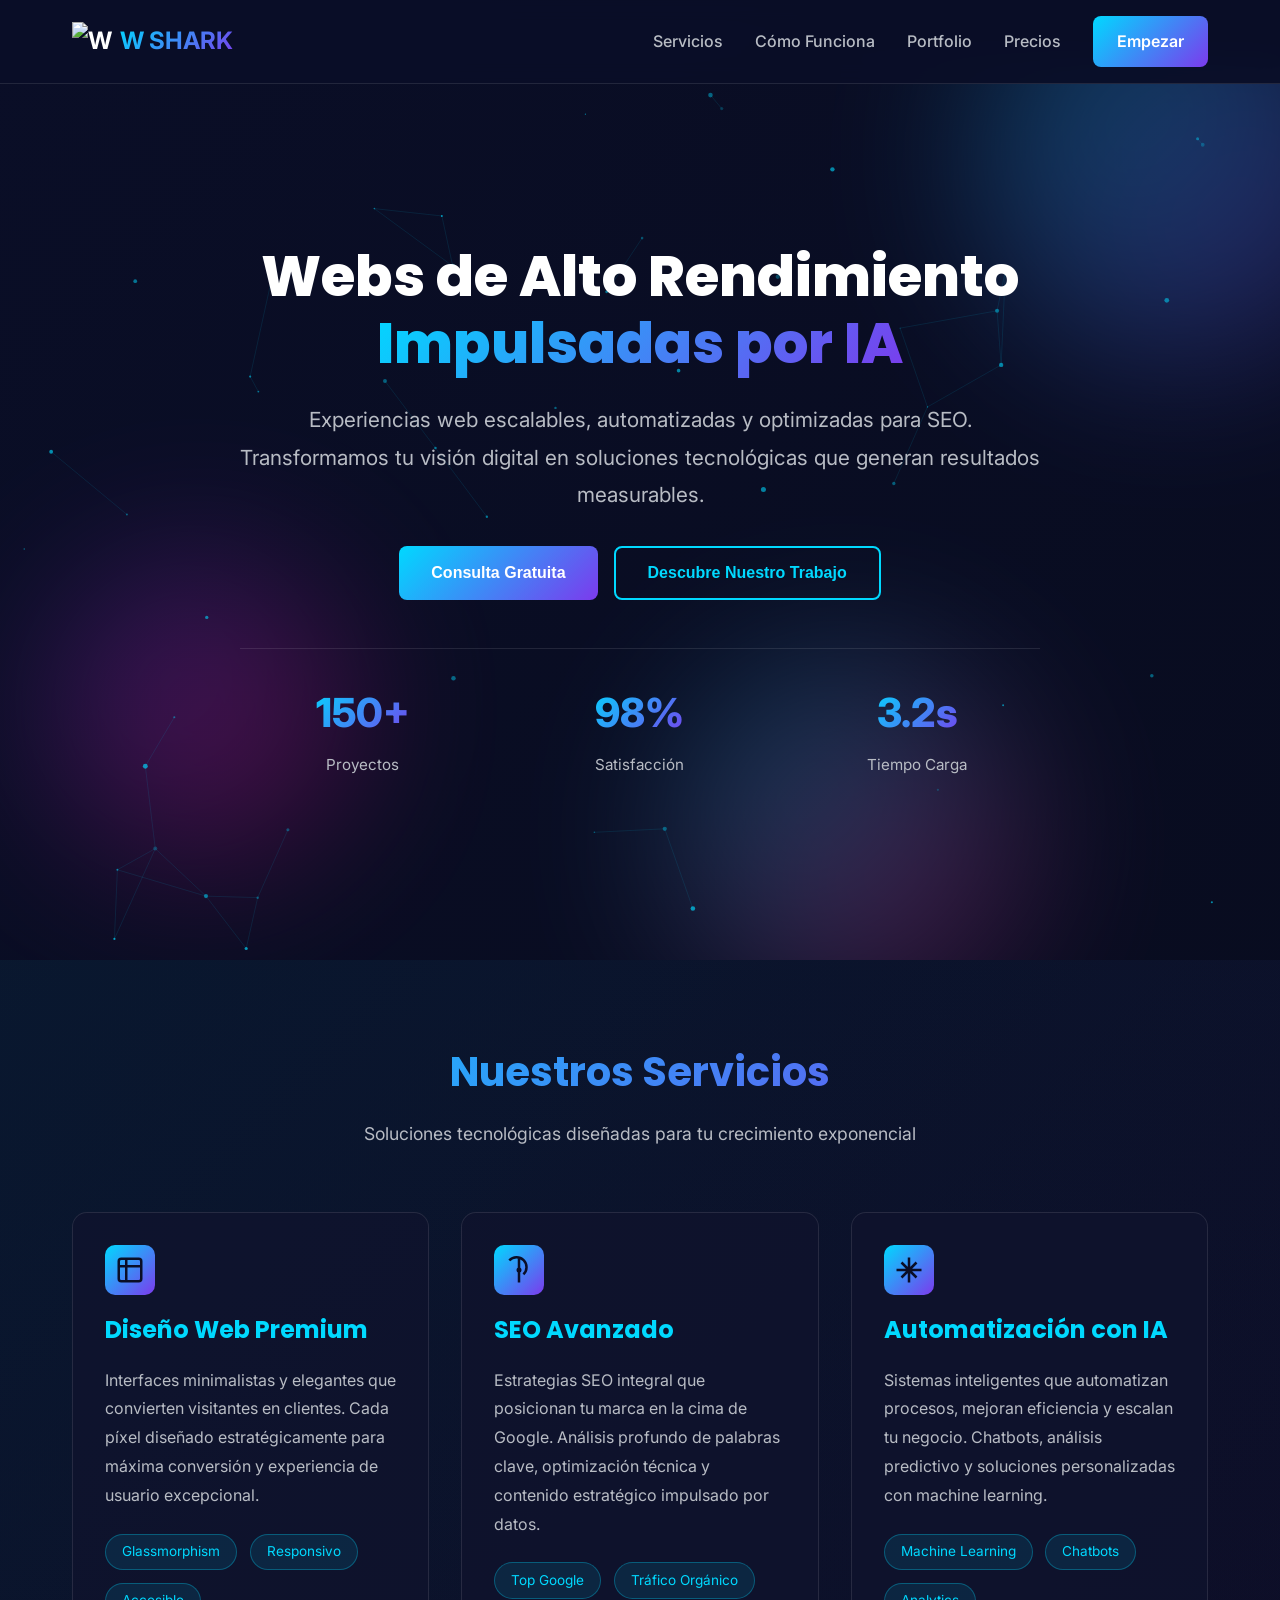
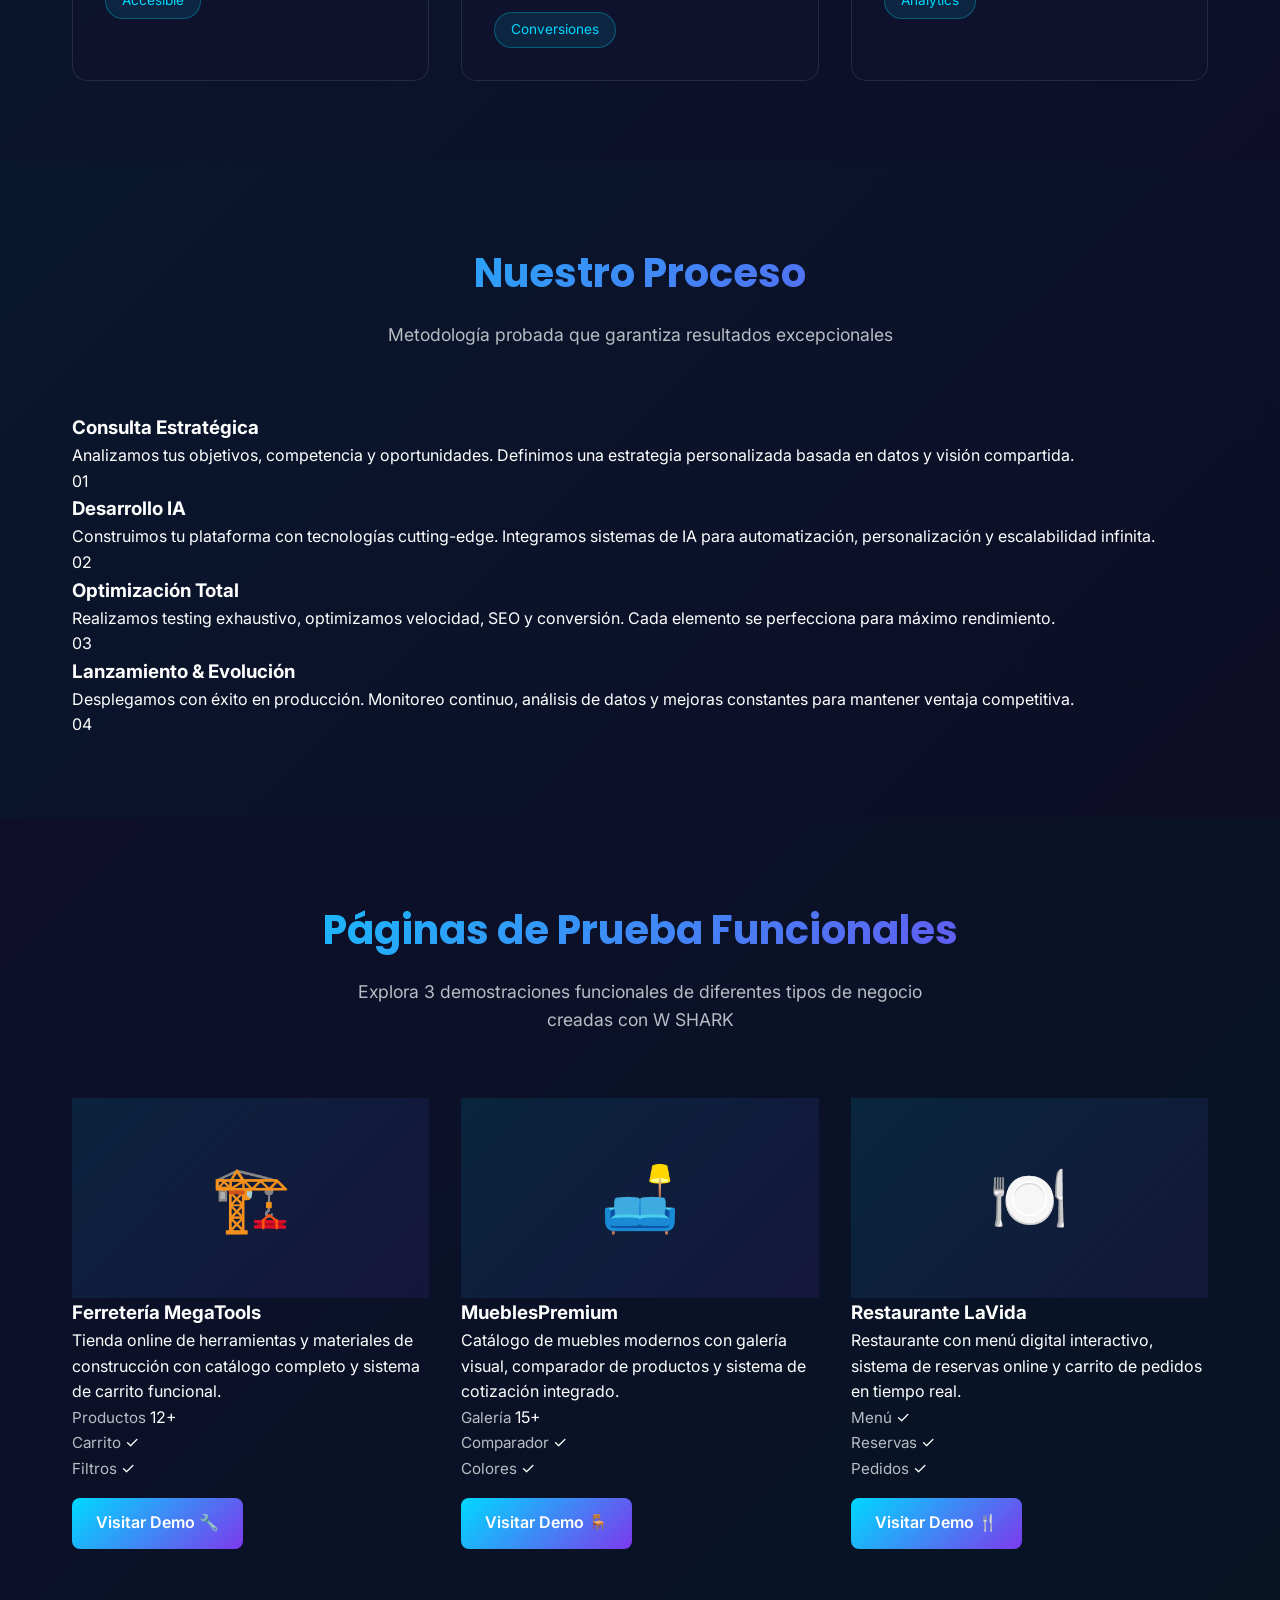
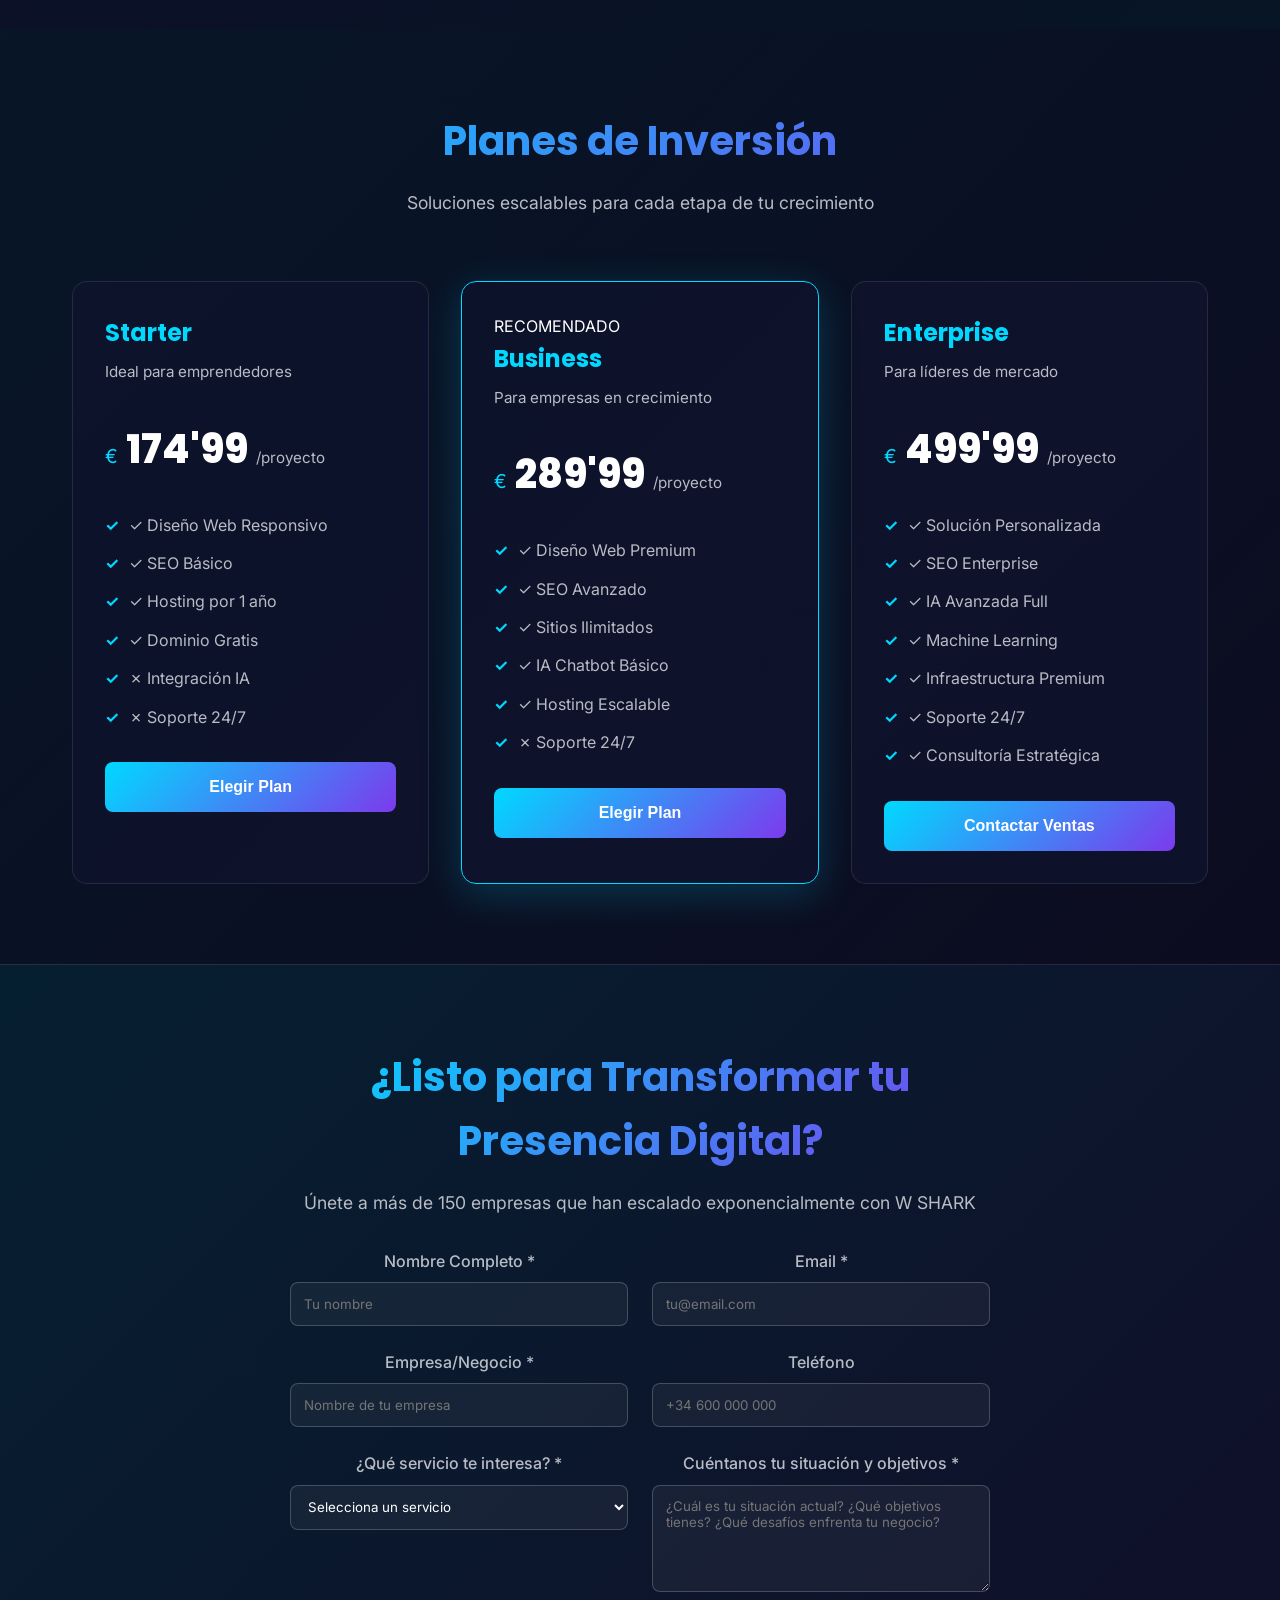
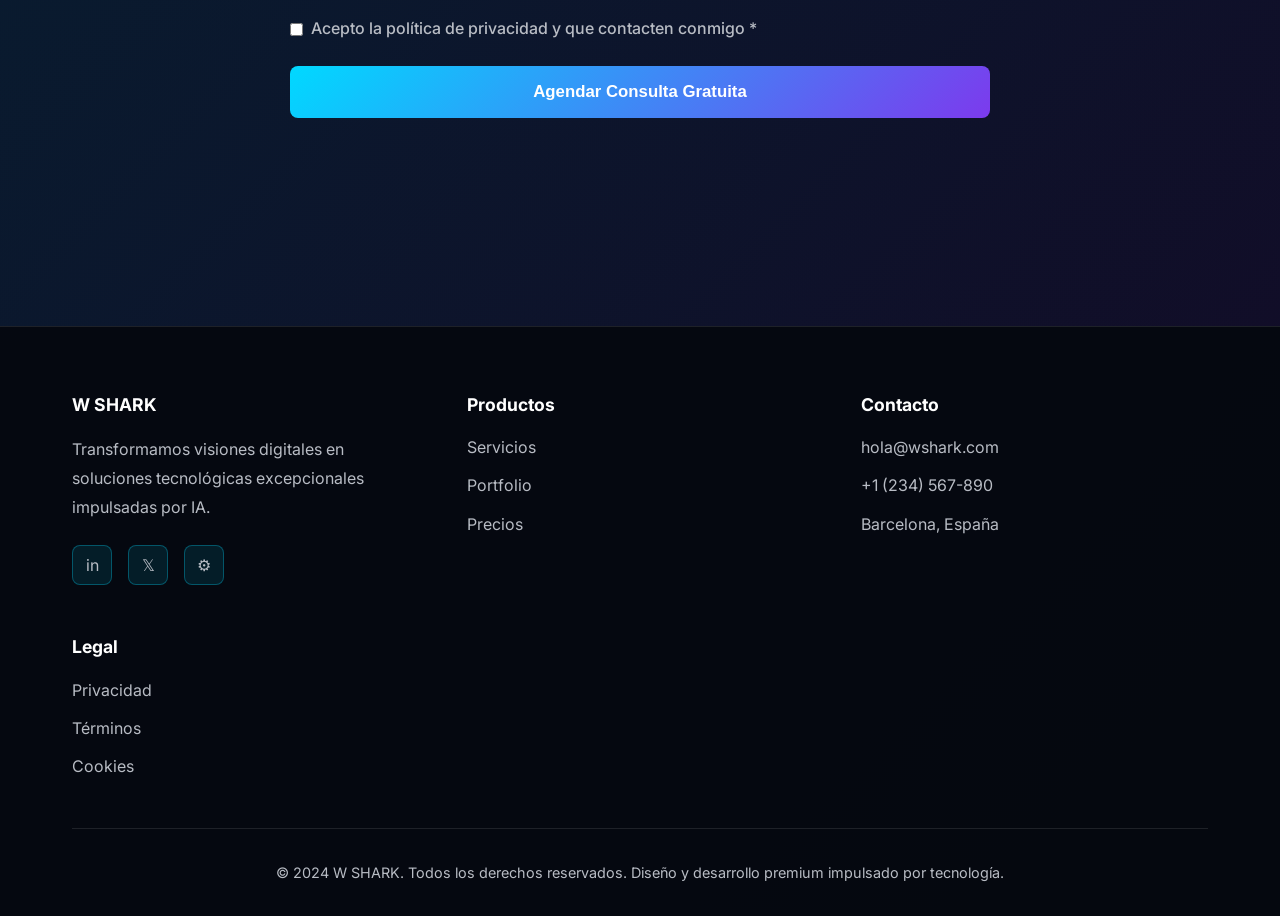
==== index.html @ ad08f823 "Add files via upload" ====
<!DOCTYPE html>

<!-- Apertura del documento HTML con idioma español definido -->
<html lang="es">

<!-- ============================
     HEAD - Metadatos y recursos
     ============================ -->
<head>

    <!-- Codificación UTF-8 y viewport responsive para adaptarse a cualquier dispositivo -->
    <meta charset="UTF-8">
    <meta name="viewport" content="width=device-width, initial-scale=1.0">

    <!-- Meta descripción para SEO: texto que aparece en los resultados de búsqueda de Google -->
    <meta name="description" content="W SHARK - Webs de Alto Rendimiento Impulsadas por IA. Experiencias web escalables, automatizadas y optimizadas para SEO.">

    <!-- Título de la pestaña del navegador -->
    <title>W SHARK - Webs de Alto Rendimiento Impulsadas por IA</title>

    <!-- Carga de fuentes tipográficas desde Google Fonts: Inter y Poppins con múltiples pesos -->
    <link href="https://fonts.googleapis.com/css2?family=Inter:wght@300;400;500;600;700;800&family=Poppins:wght@400;600;700;800&display=swap" rel="stylesheet">

    <!-- Hoja de estilos principal del proyecto -->
    <link rel="stylesheet" href="style.css">

</head>

<!-- ============================
     BODY - Contenido visible
     ============================ -->
<body>

    <!-- ============================
         NAVBAR - Barra de navegación
         ============================ -->

    <!-- Barra de navegación fija con id para manipulación desde JavaScript -->
    <nav class="navbar" id="navbar">

        <div class="navbar-container">

            <!-- Logo: imagen + texto del nombre de la marca -->
            <div class="logo">
                <img src="assets/logo.png" alt="W SHARK" class="logo-img">
                <span class="logo-text">W SHARK</span>
            </div>

            <!-- Botón hamburguesa (tres líneas) que aparece en móvil para abrir/cerrar el menú -->
            <div class="menu-toggle" id="menuToggle">
                <span></span>
                <span></span>
                <span></span>
            </div>

            <!-- Menú de navegación con enlaces ancla a cada sección de la página y botón CTA "Empezar" -->
            <ul class="nav-menu" id="navMenu">
                <li><a href="#servicios" class="nav-link">Servicios</a></li>
                <li><a href="#metodologia" class="nav-link">Cómo Funciona</a></li>
                <li><a href="#portfolio" class="nav-link">Portfolio</a></li>
                <li><a href="#precios" class="nav-link">Precios</a></li>
                <li><a href="#contacto" class="btn-cta nav-cta">Empezar</a></li>
            </ul>

        </div>

    </nav>


    <!-- ============================
         HERO SECTION - Portada principal
         ============================ -->

    <section class="hero" id="hero">

        <!-- Fondo decorativo con tres esferas de gradiente animadas -->
        <div class="hero-background">
            <div class="gradient-sphere gradient-1"></div>
            <div class="gradient-sphere gradient-2"></div>
            <div class="gradient-sphere gradient-3"></div>
        </div>

        <!-- Canvas para la animación de partículas, controlada desde script.js -->
        <canvas id="particleCanvas"></canvas>

        <!-- Contenido principal del hero: título, subtítulo, botones de acción y estadísticas -->
        <div class="hero-content">

            <!-- Título principal con animación de entrada y texto destacado en color -->
            <h1 class="hero-title reveal-text">
                Webs de Alto Rendimiento <br>
                <span class="highlight">Impulsadas por IA</span>
            </h1>

            <!-- Subtítulo descriptivo del servicio con animación fade -->
            <p class="hero-subtitle reveal-fade">
                Experiencias web escalables, automatizadas y optimizadas para SEO. 
                Transformamos tu visión digital en soluciones tecnológicas que generan resultados measurables.
            </p>

            <!-- Botones de llamada a la acción: consulta gratuita y ver portfolio -->
            <div class="hero-buttons reveal-fade">
                <button class="btn-cta btn-primary">Consulta Gratuita</button>
                <button class="btn-secondary">Descubre Nuestro Trabajo</button>
            </div>

            <!-- Estadísticas destacadas: proyectos completados, satisfacción de clientes y tiempo de carga -->
            <div class="hero-stats reveal-fade">
                <div class="stat">
                    <span class="stat-number">150+</span>
                    <span class="stat-label">Proyectos</span>
                </div>
                <div class="stat">
                    <span class="stat-number">98%</span>
                    <span class="stat-label">Satisfacción</span>
                </div>
                <div class="stat">
                    <span class="stat-number">3.2s</span>
                    <span class="stat-label">Tiempo Carga</span>
                </div>
            </div>

        </div>

    </section>


    <!-- ============================
         SERVICIOS - Tarjetas de servicios
         ============================ -->

    <section class="servicios" id="servicios">

        <div class="container">

            <!-- Encabezado de sección con título y descripción -->
            <div class="section-header">
                <h2 class="section-title">Nuestros Servicios</h2>
                <p class="section-description">Soluciones tecnológicas diseñadas para tu crecimiento exponencial</p>
            </div>

            <!-- Grid de tres tarjetas de servicio: Diseño Web, SEO Avanzado y Automatización con IA.
                 Cada tarjeta incluye un icono SVG, título, descripción y etiquetas de características. -->
            <div class="servicios-grid">

                <!-- Tarjeta 1: Diseño Web Premium -->
                <div class="service-card reveal-card">
                    <div class="service-icon">
                        <svg viewBox="0 0 24 24" fill="none" stroke="currentColor" stroke-width="2">
                            <rect x="3" y="3" width="18" height="18" rx="2"/>
                            <path d="M3 9h18M9 3v18"/>
                        </svg>
                    </div>
                    <h3>Diseño Web Premium</h3>
                    <p>Interfaces minimalistas y elegantes que convierten visitantes en clientes. Cada píxel diseñado estratégicamente para máxima conversión y experiencia de usuario excepcional.</p>
                    <div class="service-features">
                        <span class="feature-tag">Glassmorphism</span>
                        <span class="feature-tag">Responsivo</span>
                        <span class="feature-tag">Accesible</span>
                    </div>
                </div>

                <!-- Tarjeta 2: SEO Avanzado -->
                <div class="service-card reveal-card">
                    <div class="service-icon">
                        <svg viewBox="0 0 24 24" fill="none" stroke="currentColor" stroke-width="2">
                            <circle cx="12" cy="12" r="1"/>
                            <path d="M4.22 4.22a8 8 0 1 1 11.31 11.31M12 2v10"/>
                            <path d="M12 12v10"/>
                        </svg>
                    </div>
                    <h3>SEO Avanzado</h3>
                    <p>Estrategias SEO integral que posicionan tu marca en la cima de Google. Análisis profundo de palabras clave, optimización técnica y contenido estratégico impulsado por datos.</p>
                    <div class="service-features">
                        <span class="feature-tag">Top Google</span>
                        <span class="feature-tag">Tráfico Orgánico</span>
                        <span class="feature-tag">Conversiones</span>
                    </div>
                </div>

                <!-- Tarjeta 3: Automatización con IA -->
                <div class="service-card reveal-card">
                    <div class="service-icon">
                        <svg viewBox="0 0 24 24" fill="none" stroke="currentColor" stroke-width="2">
                            <path d="M12 2v20M2 12h20M6 6l12 12M18 6l-12 12"/>
                        </svg>
                    </div>
                    <h3>Automatización con IA</h3>
                    <p>Sistemas inteligentes que automatizan procesos, mejoran eficiencia y escalan tu negocio. Chatbots, análisis predictivo y soluciones personalizadas con machine learning.</p>
                    <div class="service-features">
                        <span class="feature-tag">Machine Learning</span>
                        <span class="feature-tag">Chatbots</span>
                        <span class="feature-tag">Analytics</span>
                    </div>
                </div>

            </div>

        </div>

    </section>


    <!-- ============================
         METODOLOGÍA - Proceso de trabajo
         ============================ -->

    <section class="metodologia" id="metodologia">

        <div class="container">

            <!-- Encabezado de sección con título y descripción -->
            <div class="section-header">
                <h2 class="section-title">Nuestro Proceso</h2>
                <p class="section-description">Metodología probada que garantiza resultados excepcionales</p>
            </div>

            <!-- Timeline de 4 pasos que explica el proceso de trabajo:
                 consulta, desarrollo, optimización y lanzamiento.
                 Cada item incluye un marcador visual, título, descripción y número de paso. -->
            <div class="timeline">

                <!-- Paso 01: Consulta Estratégica -->
                <div class="timeline-item reveal-timeline">
                    <div class="timeline-marker"></div>
                    <div class="timeline-content">
                        <h3>Consulta Estratégica</h3>
                        <p>Analizamos tus objetivos, competencia y oportunidades. Definimos una estrategia personalizada basada en datos y visión compartida.</p>
                        <span class="timeline-number">01</span>
                    </div>
                </div>

                <!-- Paso 02: Desarrollo IA -->
                <div class="timeline-item reveal-timeline">
                    <div class="timeline-marker"></div>
                    <div class="timeline-content">
                        <h3>Desarrollo IA</h3>
                        <p>Construimos tu plataforma con tecnologías cutting-edge. Integramos sistemas de IA para automatización, personalización y escalabilidad infinita.</p>
                        <span class="timeline-number">02</span>
                    </div>
                </div>

                <!-- Paso 03: Optimización Total -->
                <div class="timeline-item reveal-timeline">
                    <div class="timeline-marker"></div>
                    <div class="timeline-content">
                        <h3>Optimización Total</h3>
                        <p>Realizamos testing exhaustivo, optimizamos velocidad, SEO y conversión. Cada elemento se perfecciona para máximo rendimiento.</p>
                        <span class="timeline-number">03</span>
                    </div>
                </div>

                <!-- Paso 04: Lanzamiento y Evolución continua -->
                <div class="timeline-item reveal-timeline">
                    <div class="timeline-marker"></div>
                    <div class="timeline-content">
                        <h3>Lanzamiento & Evolución</h3>
                        <p>Desplegamos con éxito en producción. Monitoreo continuo, análisis de datos y mejoras constantes para mantener ventaja competitiva.</p>
                        <span class="timeline-number">04</span>
                    </div>
                </div>

            </div>

        </div>

    </section>


    <!-- ============================
         PORTFOLIO - Casos de éxito
         ============================ -->

    <section class="portfolio" id="portfolio">

        <div class="container">

            <!-- Encabezado de sección con título y descripción -->
            <div class="section-header">
                <h2 class="section-title">Páginas de Prueba Funcionales</h2>
                <p class="section-description">Explora 3 demostraciones funcionales de diferentes tipos de negocio creadas con W SHARK</p>
            </div>

            <!-- Grid de tres demostraciones funcionales de diferentes tipos de negocio -->
            <div class="portfolio-grid">

                <!-- FERRETERÍA MegaTools -->
                <div class="portfolio-card reveal-card">
                    <div class="portfolio-image">
                        <div style="font-size: 4rem; text-align: center; padding: 3rem 1rem;">🏗️</div>
                    </div>
                    <div class="portfolio-info">
                        <h3>Ferretería MegaTools</h3>
                        <p>Tienda online de herramientas y materiales de construcción con catálogo completo y sistema de carrito funcional.</p>
                        <div class="portfolio-stats">
                            <div class="stat-item">
                                <span class="stat-label">Productos</span>
                                <span class="stat-value">12+</span>
                            </div>
                            <div class="stat-item">
                                <span class="stat-label">Carrito</span>
                                <span class="stat-value">✓</span>
                            </div>
                            <div class="stat-item">
                                <span class="stat-label">Filtros</span>
                                <span class="stat-value">✓</span>
                            </div>
                        </div>
                        <a href="ferreteria.html" style="display: inline-block; margin-top: 1rem; padding: 0.8rem 1.5rem; background: linear-gradient(135deg, #00d9ff, #7c3aed); color: white; text-decoration: none; border-radius: 8px; font-weight: 600; transition: all 0.3s;" onmouseover="this.style.transform='scale(1.05)'" onmouseout="this.style.transform='scale(1)'">Visitar Demo 🔧</a>
                    </div>
                </div>

                <!-- MUEBLES MueblesPremium -->
                <div class="portfolio-card reveal-card">
                    <div class="portfolio-image">
                        <div style="font-size: 4rem; text-align: center; padding: 3rem 1rem;">🛋️</div>
                    </div>
                    <div class="portfolio-info">
                        <h3>MueblesPremium</h3>
                        <p>Catálogo de muebles modernos con galería visual, comparador de productos y sistema de cotización integrado.</p>
                        <div class="portfolio-stats">
                            <div class="stat-item">
                                <span class="stat-label">Galería</span>
                                <span class="stat-value">15+</span>
                            </div>
                            <div class="stat-item">
                                <span class="stat-label">Comparador</span>
                                <span class="stat-value">✓</span>
                            </div>
                            <div class="stat-item">
                                <span class="stat-label">Colores</span>
                                <span class="stat-value">✓</span>
                            </div>
                        </div>
                        <a href="muebles.html" style="display: inline-block; margin-top: 1rem; padding: 0.8rem 1.5rem; background: linear-gradient(135deg, #00d9ff, #7c3aed); color: white; text-decoration: none; border-radius: 8px; font-weight: 600; transition: all 0.3s;" onmouseover="this.style.transform='scale(1.05)'" onmouseout="this.style.transform='scale(1)'">Visitar Demo 🪑</a>
                    </div>
                </div>

                <!-- RESTAURANTE LaVida -->
                <div class="portfolio-card reveal-card">
                    <div class="portfolio-image">
                        <div style="font-size: 4rem; text-align: center; padding: 3rem 1rem;">🍽️</div>
                    </div>
                    <div class="portfolio-info">
                        <h3>Restaurante LaVida</h3>
                        <p>Restaurante con menú digital interactivo, sistema de reservas online y carrito de pedidos en tiempo real.</p>
                        <div class="portfolio-stats">
                            <div class="stat-item">
                                <span class="stat-label">Menú</span>
                                <span class="stat-value">✓</span>
                            </div>
                            <div class="stat-item">
                                <span class="stat-label">Reservas</span>
                                <span class="stat-value">✓</span>
                            </div>
                            <div class="stat-item">
                                <span class="stat-label">Pedidos</span>
                                <span class="stat-value">✓</span>
                            </div>
                        </div>
                        <a href="restaurante.html" style="display: inline-block; margin-top: 1rem; padding: 0.8rem 1.5rem; background: linear-gradient(135deg, #00d9ff, #7c3aed); color: white; text-decoration: none; border-radius: 8px; font-weight: 600; transition: all 0.3s;" onmouseover="this.style.transform='scale(1.05)'" onmouseout="this.style.transform='scale(1)'">Visitar Demo 🍴</a>
                    </div>
                </div>

            </div>

        </div>

    </section>


    <!-- ============================
         PRECIOS - Planes de inversión
         ============================ -->

    <section class="precios" id="precios">

        <div class="container">

            <!-- Encabezado de sección con título y descripción -->
            <div class="section-header">
                <h2 class="section-title">Planes de Inversión</h2>
                <p class="section-description">Soluciones escalables para cada etapa de tu crecimiento</p>
            </div>

            <!-- Grid de tres planes de precios: Starter, Business (destacado/recomendado) y Enterprise.
                 Cada tarjeta muestra nombre, descripción, precio, lista de características incluidas/excluidas y botón de acción. -->
            <div class="pricing-grid">

                <!-- Plan Starter: básico para emprendedores -->
                <div class="pricing-card reveal-card">
                    <div class="pricing-header">
                        <h3>Starter</h3>
                        <p class="pricing-desc">Ideal para emprendedores</p>
                    </div>
                    <div class="pricing-price">
                        <span class="currency">€</span>
                        <span class="amount">174'99</span>
                        <span class="period">/proyecto</span>
                    </div>
                    <ul class="pricing-features">
                        <li>✓ Diseño Web Responsivo</li>
                        <li>✓ SEO Básico</li>
                        <li>✓ Hosting por 1 año</li>
                        <li>✓ Dominio Gratis</li>
                        <li>✗ Integración IA</li>
                        <li>✗ Soporte 24/7</li>
                    </ul>
                    <button class="btn-pricing">Elegir Plan</button>
                </div>

                <!-- Plan Business: recomendado, para empresas en crecimiento (tarjeta destacada visualmente) -->
                <div class="pricing-card featured reveal-card">
                    <div class="pricing-badge">RECOMENDADO</div>
                    <div class="pricing-header">
                        <h3>Business</h3>
                        <p class="pricing-desc">Para empresas en crecimiento</p>
                    </div>
                    <div class="pricing-price">
                        <span class="currency">€</span>
                        <span class="amount">289'99</span>
                        <span class="period">/proyecto</span>
                    </div>
                    <ul class="pricing-features">
                        <li>✓ Diseño Web Premium</li>
                        <li>✓ SEO Avanzado</li>
                        <li>✓ Sitios Ilimitados</li>
                        <li>✓ IA Chatbot Básico</li>
                        <li>✓ Hosting Escalable</li>
                        <li>✗ Soporte 24/7</li>
                    </ul>
                    <button class="btn-pricing btn-primary">Elegir Plan</button>
                </div>

                <!-- Plan Enterprise: solución completa para líderes de mercado -->
                <div class="pricing-card reveal-card">
                    <div class="pricing-header">
                        <h3>Enterprise</h3>
                        <p class="pricing-desc">Para líderes de mercado</p>
                    </div>
                    <div class="pricing-price">
                        <span class="currency">€</span>
                        <span class="amount">499'99</span>
                        <span class="period">/proyecto</span>
                    </div>
                    <ul class="pricing-features">
                        <li>✓ Solución Personalizada</li>
                        <li>✓ SEO Enterprise</li>
                        <li>✓ IA Avanzada Full</li>
                        <li>✓ Machine Learning</li>
                        <li>✓ Infraestructura Premium</li>
                        <li>✓ Soporte 24/7</li>
                        <li>✓ Consultoría Estratégica</li>
                    </ul>
                    <button class="btn-pricing">Contactar Ventas</button>
                </div>

            </div>

        </div>

    </section>


    <!-- ============================
         CTA + FORMULARIO DE CONTACTO
         ============================ -->

    <section class="cta-section" id="contacto">

        <div class="container">

            <!-- Bloque de llamada a la acción con título persuasivo y subtítulo de prueba social -->
            <div class="cta-content">

                <h2>¿Listo para Transformar tu Presencia Digital?</h2>
                <p>Únete a más de 150 empresas que han escalado exponencialmente con W SHARK</p>

                <!-- Formulario de contacto para agendar una consulta gratuita.
                     Recoge nombre, email, empresa, teléfono, servicio de interés, descripción del proyecto
                     y aceptación de política de privacidad. El envío es gestionado desde script.js. -->
                <div class="contact-form-wrapper reveal-fade">

                    <form id="contactForm" class="contact-form">

                        <!-- Campo: nombre completo (obligatorio) -->
                        <div class="form-group">
                            <label for="nombre">Nombre Completo *</label>
                            <input type="text" id="nombre" name="nombre" required placeholder="Tu nombre">
                        </div>

                        <!-- Campo: email (obligatorio) -->
                        <div class="form-group">
                            <label for="email">Email *</label>
                            <input type="email" id="email" name="email" required placeholder="tu@email.com">
                        </div>

                        <!-- Campo: nombre de empresa o negocio (obligatorio) -->
                        <div class="form-group">
                            <label for="empresa">Empresa/Negocio *</label>
                            <input type="text" id="empresa" name="empresa" required placeholder="Nombre de tu empresa">
                        </div>

                        <!-- Campo: teléfono (opcional) -->
                        <div class="form-group">
                            <label for="telefono">Teléfono</label>
                            <input type="tel" id="telefono" name="telefono" placeholder="+34 600 000 000">
                        </div>

                        <!-- Selector desplegable: servicio de interés (obligatorio) -->
                        <div class="form-group">
                            <label for="servicio">¿Qué servicio te interesa? *</label>
                            <select id="servicio" name="servicio" required>
                                <option value="">Selecciona un servicio</option>
                                <option value="diseño">Diseño Web Premium</option>
                                <option value="seo">SEO Avanzado</option>
                                <option value="ia">Automatización con IA</option>
                                <option value="otro">Otro / Consultoría</option>
                            </select>
                        </div>

                        <!-- Textarea: descripción libre de situación y objetivos del cliente (obligatorio) -->
                        <div class="form-group">
                            <label for="contexto">Cuéntanos tu situación y objetivos *</label>
                            <textarea id="contexto" name="contexto" required placeholder="¿Cuál es tu situación actual? ¿Qué objetivos tienes? ¿Qué desafíos enfrenta tu negocio?" rows="5"></textarea>
                        </div>

                        <!-- Checkbox de aceptación de política de privacidad (obligatorio) -->
                        <div class="form-group checkbox">
                            <input type="checkbox" id="privacidad" name="privacidad" required>
                            <label for="privacidad">Acepto la política de privacidad y que contacten conmigo *</label>
                        </div>

                        <!-- Botón de envío del formulario y párrafo donde se muestra el mensaje de respuesta -->
                        <button type="submit" class="btn-cta btn-primary btn-large">Agendar Consulta Gratuita</button>
                        <p class="form-message" id="formMessage"></p>

                    </form>

                </div>

            </div>

        </div>

    </section>


    <!-- ============================
         FOOTER - Pie de página
         ============================ -->

    <footer class="footer">

        <div class="container">

            <!-- Cuatro columnas de información: marca con redes sociales, productos, contacto y enlaces legales -->
            <div class="footer-content">

                <!-- Columna 1: descripción de la marca y enlaces a redes sociales (LinkedIn, X/Twitter, GitHub) -->
                <div class="footer-column">
                    <h4>W SHARK</h4>
                    <p>Transformamos visiones digitales en soluciones tecnológicas excepcionales impulsadas por IA.</p>
                    <div class="social-links">
                        <a href="#" class="social-link" aria-label="LinkedIn">in</a>
                        <a href="#" class="social-link" aria-label="Twitter">𝕏</a>
                        <a href="#" class="social-link" aria-label="GitHub">⚙</a>
                    </div>
                </div>

                <!-- Columna 2: enlaces de navegación rápida a secciones del sitio -->
                <div class="footer-column">
                    <h4>Productos</h4>
                    <ul>
                        <li><a href="#servicios">Servicios</a></li>
                        <li><a href="#portfolio">Portfolio</a></li>
                        <li><a href="#precios">Precios</a></li>
                    </ul>
                </div>

                <!-- Columna 3: datos de contacto directo (email, teléfono y ubicación) -->
                <div class="footer-column">
                    <h4>Contacto</h4>
                    <ul>
                        <li><a href="mailto:hola@wshark.com">hola@wshark.com</a></li>
                        <li><a href="tel:+1234567890">+1 (234) 567-890</a></li>
                        <li><a href="#">Barcelona, España</a></li>
                    </ul>
                </div>

                <!-- Columna 4: enlaces a páginas legales (privacidad, términos y cookies) -->
                <div class="footer-column">
                    <h4>Legal</h4>
                    <ul>
                        <li><a href="#">Privacidad</a></li>
                        <li><a href="#">Términos</a></li>
                        <li><a href="#">Cookies</a></li>
                    </ul>
                </div>

            </div>

            <!-- Barra inferior del footer con el copyright -->
            <div class="footer-bottom">
                <p>&copy; 2024 W SHARK. Todos los derechos reservados. Diseño y desarrollo premium impulsado por tecnología.</p>
            </div>

        </div>

    </footer>


    <!-- Script principal: maneja animaciones, partículas, menú móvil y el envío del formulario -->
    <script src="script.js"></script>

</body>

</html>
---- style.css ----
/* ========================================
   ESTILOS GENERALES Y VARIABLES
   ======================================== */

:root {
    --primary-color: #00d9ff;
    --secondary-color: #7c3aed;
    --dark-bg: #0a0e27;
    --darker-bg: #050810;
    --light-text: #ffffff;
    --light-gray: #b8bcc4;
    --card-bg: rgba(15, 19, 45, 0.8);
}

* {
    margin: 0;
    padding: 0;
    box-sizing: border-box;
}

body {
    font-family: 'Inter', sans-serif;
    background: linear-gradient(135deg, var(--dark-bg) 0%, var(--darker-bg) 100%);
    color: var(--light-text);
    line-height: 1.6;
}

.container {
    max-width: 1200px;
    margin: 0 auto;
    padding: 0 2rem;
}

/* ========================================
   NAVBAR
   ======================================== */

.navbar {
    position: fixed;
    top: 0;
    width: 100%;
    background: rgba(10, 14, 39, 0.95);
    backdrop-filter: blur(10px);
    border-bottom: 1px solid rgba(255, 255, 255, 0.1);
    z-index: 1000;
    padding: 1rem 0;
}

.navbar-container {
    max-width: 1200px;
    margin: 0 auto;
    padding: 0 2rem;
    display: flex;
    justify-content: space-between;
    align-items: center;
}

.logo {
    display: flex;
    align-items: center;
    gap: 0.5rem;
    text-decoration: none;
    color: var(--light-text);
    font-weight: 700;
    font-size: 1.5rem;
}

.logo-img {
    width: 40px;
    height: 40px;
}

.logo-text {
    background: linear-gradient(135deg, var(--primary-color), var(--secondary-color));
    -webkit-background-clip: text;
    -webkit-text-fill-color: transparent;
    background-clip: text;
}

.nav-menu {
    display: flex;
    list-style: none;
    gap: 2rem;
    align-items: center;
}

.nav-link {
    color: var(--light-gray);
    text-decoration: none;
    transition: color 0.3s;
    font-weight: 500;
}

.nav-link:hover {
    color: var(--primary-color);
}

.menu-toggle {
    display: none;
    flex-direction: column;
    gap: 5px;
    cursor: pointer;
}

.menu-toggle span {
    width: 25px;
    height: 3px;
    background: var(--light-text);
    transition: all 0.3s;
}

.btn-cta {
    padding: 0.8rem 1.5rem;
    background: linear-gradient(135deg, var(--primary-color), var(--secondary-color));
    color: white;
    border: none;
    border-radius: 8px;
    font-weight: 600;
    cursor: pointer;
    transition: all 0.3s;
    text-decoration: none;
    display: inline-block;
}

.btn-cta:hover {
    transform: scale(1.05);
    box-shadow: 0 10px 25px rgba(0, 217, 255, 0.3);
}

.nav-cta {
    padding: 0.8rem 1.5rem;
}

/* ========================================
   HERO SECTION
   ======================================== */

.hero {
    position: relative;
    min-height: 100vh;
    display: flex;
    align-items: center;
    justify-content: center;
    overflow: hidden;
    margin-top: 60px;
    padding: 4rem 2rem;
}

.hero-background {
    position: absolute;
    top: 0;
    left: 0;
    width: 100%;
    height: 100%;
    z-index: -1;
}

.gradient-sphere {
    position: absolute;
    border-radius: 50%;
    filter: blur(80px);
    opacity: 0.3;
    animation: float 20s infinite ease-in-out;
}

.gradient-1 {
    width: 400px;
    height: 400px;
    background: linear-gradient(135deg, #00d9ff, #7c3aed);
    top: -100px;
    right: -100px;
    animation-delay: 0s;
}

.gradient-2 {
    width: 300px;
    height: 300px;
    background: linear-gradient(135deg, #7c3aed, #ff006e);
    bottom: 100px;
    left: 50px;
    animation-delay: 2s;
}

.gradient-3 {
    width: 350px;
    height: 350px;
    background: linear-gradient(135deg, #00d9ff, #ff006e);
    bottom: -50px;
    right: 20%;
    animation-delay: 4s;
}

@keyframes float {
    0%, 100% {
        transform: translateY(0px) translateX(0px);
    }
    50% {
        transform: translateY(-50px) translateX(30px);
    }
}

#particleCanvas {
    position: absolute;
    top: 0;
    left: 0;
    width: 100%;
    height: 100%;
    z-index: 1;
}

.hero-content {
    position: relative;
    z-index: 2;
    text-align: center;
    max-width: 800px;
}

.hero-title {
    font-size: 3.5rem;
    font-family: 'Poppins', sans-serif;
    margin-bottom: 1.5rem;
    font-weight: 800;
    line-height: 1.2;
}

.highlight {
    background: linear-gradient(135deg, var(--primary-color), var(--secondary-color));
    -webkit-background-clip: text;
    -webkit-text-fill-color: transparent;
    background-clip: text;
}

.hero-subtitle {
    font-size: 1.3rem;
    color: var(--light-gray);
    margin-bottom: 2rem;
    line-height: 1.8;
}

.hero-buttons {
    display: flex;
    gap: 1rem;
    justify-content: center;
    margin-bottom: 3rem;
    flex-wrap: wrap;
}

.btn-primary {
    padding: 1rem 2rem;
    background: linear-gradient(135deg, var(--primary-color), var(--secondary-color));
    color: white;
    border: none;
    border-radius: 8px;
    font-weight: 600;
    cursor: pointer;
    transition: all 0.3s;
    font-size: 1rem;
}

.btn-primary:hover {
    transform: scale(1.05);
    box-shadow: 0 10px 25px rgba(0, 217, 255, 0.3);
}

.btn-secondary {
    padding: 1rem 2rem;
    background: transparent;
    color: var(--primary-color);
    border: 2px solid var(--primary-color);
    border-radius: 8px;
    font-weight: 600;
    cursor: pointer;
    transition: all 0.3s;
    font-size: 1rem;
}

.btn-secondary:hover {
    background: rgba(0, 217, 255, 0.1);
    transform: scale(1.05);
}

.hero-stats {
    display: grid;
    grid-template-columns: repeat(3, 1fr);
    gap: 2rem;
    margin-top: 3rem;
    padding-top: 2rem;
    border-top: 1px solid rgba(255, 255, 255, 0.1);
}

.stat {
    display: flex;
    flex-direction: column;
    align-items: center;
    gap: 0.5rem;
}

.stat-number {
    font-size: 2.5rem;
    font-weight: 800;
    background: linear-gradient(135deg, var(--primary-color), var(--secondary-color));
    -webkit-background-clip: text;
    -webkit-text-fill-color: transparent;
    background-clip: text;
}

.stat-label {
    color: var(--light-gray);
    font-size: 0.95rem;
}

/* ========================================
   SECCIONES GENERALES
   ======================================== */

section {
    padding: 5rem 2rem;
}

.section-header {
    text-align: center;
    margin-bottom: 4rem;
}

.section-title {
    font-size: 2.5rem;
    font-family: 'Poppins', sans-serif;
    margin-bottom: 1rem;
    background: linear-gradient(135deg, var(--primary-color), var(--secondary-color));
    -webkit-background-clip: text;
    -webkit-text-fill-color: transparent;
    background-clip: text;
    font-weight: 700;
}

.section-description {
    font-size: 1.1rem;
    color: var(--light-gray);
    max-width: 600px;
    margin: 0 auto;
}

/* ========================================
   SERVICIOS SECTION
   ======================================== */

.servicios {
    background: linear-gradient(135deg, rgba(0, 217, 255, 0.05) 0%, rgba(124, 58, 237, 0.05) 100%);
}

.servicios-grid {
    display: grid;
    grid-template-columns: repeat(auto-fit, minmax(350px, 1fr));
    gap: 2rem;
}

.service-card {
    background: var(--card-bg);
    border: 1px solid rgba(255, 255, 255, 0.1);
    border-radius: 15px;
    padding: 2rem;
    transition: all 0.3s;
}

.service-card:hover {
    border-color: var(--primary-color);
    transform: translateY(-10px);
    box-shadow: 0 10px 40px rgba(0, 217, 255, 0.2);
}

.service-icon {
    width: 50px;
    height: 50px;
    background: linear-gradient(135deg, var(--primary-color), var(--secondary-color));
    border-radius: 10px;
    display: flex;
    align-items: center;
    justify-content: center;
    margin-bottom: 1rem;
}

.service-icon svg {
    width: 30px;
    height: 30px;
    color: var(--dark-bg);
}

.service-card h3 {
    font-size: 1.5rem;
    margin-bottom: 1rem;
    color: var(--primary-color);
    font-family: 'Poppins', sans-serif;
}

.service-card p {
    color: var(--light-gray);
    margin-bottom: 1.5rem;
    line-height: 1.8;
}

.service-features {
    display: flex;
    flex-wrap: wrap;
    gap: 0.8rem;
}

.feature-tag {
    background: rgba(0, 217, 255, 0.1);
    color: var(--primary-color);
    padding: 0.4rem 1rem;
    border-radius: 20px;
    font-size: 0.85rem;
    border: 1px solid rgba(0, 217, 255, 0.3);
}

/* ========================================
   CTA & CONTACTO SECTION
   ======================================== */

.cta-section {
    background: linear-gradient(135deg, rgba(0, 217, 255, 0.1) 0%, rgba(124, 58, 237, 0.1) 100%);
    border-top: 1px solid rgba(255, 255, 255, 0.1);
}

.cta-content {
    text-align: center;
    max-width: 700px;
    margin: 0 auto 3rem;
}

.cta-content h2 {
    font-size: 2.5rem;
    font-family: 'Poppins', sans-serif;
    margin-bottom: 1rem;
    background: linear-gradient(135deg, var(--primary-color), var(--secondary-color));
    -webkit-background-clip: text;
    -webkit-text-fill-color: transparent;
    background-clip: text;
}

.cta-content p {
    font-size: 1.1rem;
    color: var(--light-gray);
    margin-bottom: 2rem;
}

.contact-form {
    display: grid;
    grid-template-columns: repeat(auto-fit, minmax(300px, 1fr));
    gap: 1.5rem;
}

.form-group {
    display: flex;
    flex-direction: column;
}

.form-group label {
    margin-bottom: 0.5rem;
    color: var(--light-gray);
    font-weight: 500;
}

.form-group input,
.form-group select,
.form-group textarea {
    padding: 0.8rem;
    background: rgba(255, 255, 255, 0.05);
    border: 1px solid rgba(255, 255, 255, 0.2);
    border-radius: 8px;
    color: var(--light-text);
    font-family: 'Inter', sans-serif;
    transition: all 0.3s;
}

.form-group input:focus,
.form-group select:focus,
.form-group textarea:focus {
    outline: none;
    border-color: var(--primary-color);
    background: rgba(255, 255, 255, 0.1);
}

.form-group textarea {
    resize: vertical;
    grid-column: 1 / -1;
}

.form-group.checkbox {
    flex-direction: row;
    align-items: center;
    gap: 0.5rem;
    grid-column: 1 / -1;
}

.form-group.checkbox input {
    width: auto;
    padding: 0;
}

.form-group.checkbox label {
    margin-bottom: 0;
}

.btn-large {
    padding: 1rem 2rem;
    font-size: 1.05rem;
    grid-column: 1 / -1;
}

.form-message {
    grid-column: 1 / -1;
    color: var(--primary-color);
    text-align: center;
    min-height: 1.5rem;
}

/* ========================================
   METODOLOGÍA SECTION
   ======================================== */

.metodologia {
    background: linear-gradient(135deg, rgba(0, 217, 255, 0.05) 0%, rgba(124, 58, 237, 0.05) 100%);
}

.metodologia-grid {
    display: grid;
    grid-template-columns: repeat(auto-fit, minmax(250px, 1fr));
    gap: 2rem;
}

.metodo-card {
    text-align: center;
    padding: 2rem;
    background: var(--card-bg);
    border: 1px solid rgba(255, 255, 255, 0.1);
    border-radius: 15px;
    transition: all 0.3s;
}

.metodo-card:hover {
    border-color: var(--primary-color);
    transform: translateY(-10px);
    box-shadow: 0 10px 40px rgba(0, 217, 255, 0.2);
}

.metodo-number {
    font-size: 3rem;
    font-weight: 800;
    background: linear-gradient(135deg, var(--primary-color), var(--secondary-color));
    -webkit-background-clip: text;
    -webkit-text-fill-color: transparent;
    background-clip: text;
    margin-bottom: 1rem;
}

.metodo-card h3 {
    font-size: 1.3rem;
    margin-bottom: 1rem;
    color: var(--primary-color);
    font-family: 'Poppins', sans-serif;
}

.metodo-card p {
    color: var(--light-gray);
    line-height: 1.8;
}

/* ========================================
   PORTFOLIO SECTION
   ======================================== */

.portfolio {
    background: linear-gradient(135deg, rgba(124, 58, 237, 0.05) 0%, rgba(0, 217, 255, 0.05) 100%);
}

.portfolio-grid {
    display: grid;
    grid-template-columns: repeat(auto-fit, minmax(300px, 1fr));
    gap: 2rem;
}

.portfolio-item {
    background: var(--card-bg);
    border: 1px solid rgba(255, 255, 255, 0.1);
    border-radius: 15px;
    overflow: hidden;
    transition: all 0.3s;
    cursor: pointer;
}

.portfolio-item:hover {
    border-color: var(--primary-color);
    transform: translateY(-10px);
    box-shadow: 0 10px 40px rgba(0, 217, 255, 0.2);
}

.portfolio-image {
    width: 100%;
    height: 200px;
    background: linear-gradient(135deg, rgba(0, 217, 255, 0.1), rgba(124, 58, 237, 0.1));
    display: flex;
    align-items: center;
    justify-content: center;
    font-size: 3rem;
}

.portfolio-content {
    padding: 2rem;
}

.portfolio-content h3 {
    font-size: 1.3rem;
    margin-bottom: 0.5rem;
    color: var(--primary-color);
    font-family: 'Poppins', sans-serif;
}

.portfolio-content p {
    color: var(--light-gray);
    font-size: 0.95rem;
    margin-bottom: 1rem;
    line-height: 1.6;
}

.portfolio-tags {
    display: flex;
    flex-wrap: wrap;
    gap: 0.5rem;
}

.portfolio-tag {
    background: rgba(0, 217, 255, 0.1);
    color: var(--primary-color);
    padding: 0.3rem 0.8rem;
    border-radius: 15px;
    font-size: 0.8rem;
    border: 1px solid rgba(0, 217, 255, 0.3);
}

/* ========================================
   PRECIOS SECTION
   ======================================== */

.precios {
    background: linear-gradient(135deg, rgba(0, 217, 255, 0.05) 0%, rgba(124, 58, 237, 0.05) 100%);
}

.pricing-grid {
    display: grid;
    grid-template-columns: repeat(auto-fit, minmax(320px, 1fr));
    gap: 2rem;
}

.pricing-card {
    background: var(--card-bg);
    border: 1px solid rgba(255, 255, 255, 0.1);
    border-radius: 15px;
    padding: 2rem;
    transition: all 0.3s;
    position: relative;
    overflow: hidden;
}

.pricing-card.featured {
    border-color: var(--primary-color);
    box-shadow: 0 10px 40px rgba(0, 217, 255, 0.2);
    transform: scale(1.05);
}

.pricing-card:hover {
    border-color: var(--primary-color);
    transform: translateY(-10px);
    box-shadow: 0 10px 40px rgba(0, 217, 255, 0.2);
}

.pricing-header {
    margin-bottom: 2rem;
}

.pricing-header h3 {
    font-size: 1.5rem;
    color: var(--primary-color);
    font-family: 'Poppins', sans-serif;
    margin-bottom: 0.5rem;
}

.pricing-desc {
    color: var(--light-gray);
    font-size: 0.95rem;
}

.pricing-price {
    margin-bottom: 2rem;
    display: flex;
    align-items: baseline;
    gap: 0.5rem;
}

.currency {
    font-size: 1.2rem;
    color: var(--primary-color);
}

.amount {
    font-size: 2.5rem;
    font-weight: 800;
    color: var(--light-text);
    font-family: 'Poppins', sans-serif;
}

.period {
    color: var(--light-gray);
    font-size: 0.95rem;
}

.pricing-features {
    list-style: none;
    margin-bottom: 2rem;
    display: flex;
    flex-direction: column;
    gap: 0.8rem;
}

.pricing-features li {
    color: var(--light-gray);
    padding-left: 1.5rem;
    position: relative;
}

.pricing-features li::before {
    content: '✓';
    position: absolute;
    left: 0;
    color: var(--primary-color);
    font-weight: bold;
}

.btn-pricing {
    width: 100%;
    padding: 1rem;
    background: linear-gradient(135deg, var(--primary-color), var(--secondary-color));
    color: white;
    border: none;
    border-radius: 8px;
    font-weight: 600;
    cursor: pointer;
    transition: all 0.3s;
    font-size: 1rem;
}

.btn-pricing:hover {
    transform: scale(1.05);
    box-shadow: 0 10px 25px rgba(0, 217, 255, 0.3);
}

/* ========================================
   FOOTER
   ======================================== */

.footer {
    background: rgba(5, 8, 16, 0.8);
    border-top: 1px solid rgba(255, 255, 255, 0.1);
    padding: 4rem 2rem 2rem;
    color: var(--light-gray);
}

.footer-content {
    display: grid;
    grid-template-columns: repeat(auto-fit, minmax(250px, 1fr));
    gap: 3rem;
    margin-bottom: 3rem;
}

.footer-column h4 {
    color: var(--light-text);
    margin-bottom: 1rem;
    font-size: 1.1rem;
}

.footer-column p {
    line-height: 1.8;
    margin-bottom: 1.5rem;
    color: var(--light-gray);
}

.footer-column ul {
    list-style: none;
    display: flex;
    flex-direction: column;
    gap: 0.8rem;
}

.footer-column a {
    color: var(--light-gray);
    text-decoration: none;
    transition: color 0.3s;
}

.footer-column a:hover {
    color: var(--primary-color);
}

.social-links {
    display: flex;
    gap: 1rem;
}

.social-link {
    width: 40px;
    height: 40px;
    background: rgba(0, 217, 255, 0.1);
    border: 1px solid rgba(0, 217, 255, 0.3);
    border-radius: 8px;
    display: flex;
    align-items: center;
    justify-content: center;
    color: var(--primary-color);
    text-decoration: none;
    transition: all 0.3s;
    cursor: pointer;
}

.social-link:hover {
    background: rgba(0, 217, 255, 0.2);
    border-color: var(--primary-color);
    transform: translateY(-3px);
}

.footer-bottom {
    border-top: 1px solid rgba(255, 255, 255, 0.1);
    padding-top: 2rem;
    text-align: center;
}

.footer-bottom p {
    color: var(--light-gray);
    font-size: 0.9rem;
}

/* ========================================
   ANIMACIONES Y UTILITIES
   ======================================== */

.reveal-text,
.reveal-fade,
.reveal-card {
    opacity: 0;
    animation: fadeInUp 0.8s ease-out forwards;
}

.reveal-text {
    animation-delay: 0.2s;
}

.reveal-fade {
    animation-delay: 0.4s;
}

.reveal-card {
    animation-delay: 0.6s;
}

@keyframes fadeInUp {
    from {
        opacity: 0;
        transform: translateY(30px);
    }
    to {
        opacity: 1;
        transform: translateY(0);
    }
}

/* ========================================
   RESPONSIVE DESIGN
   ======================================== */

@media (max-width: 768px) {
    .navbar-container {
        flex-direction: column;
        gap: 1rem;
    }

    .menu-toggle {
        display: flex;
    }

    .nav-menu {
        display: none;
        width: 100%;
        flex-direction: column;
        gap: 1rem;
        background: rgba(10, 14, 39, 0.95);
        padding: 1rem;
        border-radius: 8px;
    }

    .nav-menu.active {
        display: flex;
    }

    .hero {
        margin-top: 100px;
        padding: 2rem 1rem;
    }

    .hero-title {
        font-size: 2rem;
    }

    .hero-buttons {
        flex-direction: column;
    }

    .hero-stats {
        grid-template-columns: 1fr;
        gap: 1rem;
    }

    .section-title {
        font-size: 2rem;
    }

    .servicios-grid,
    .metodologia-grid,
    .portfolio-grid,
    .pricing-grid {
        grid-template-columns: 1fr;
    }

    .pricing-card.featured {
        transform: scale(1);
    }

    .contact-form {
        grid-template-columns: 1fr;
    }

    .form-group textarea,
    .form-group.checkbox,
    .btn-large {
        grid-column: 1;
    }

    .hero-stats {
        grid-template-columns: 1fr;
    }
}

@media (max-width: 480px) {
    .hero-title {
        font-size: 1.5rem;
    }

    .section-title {
        font-size: 1.5rem;
    }

    .service-card h3 {
        font-size: 1.3rem;
    }

    .nav-menu {
        gap: 0.5rem;
    }
}
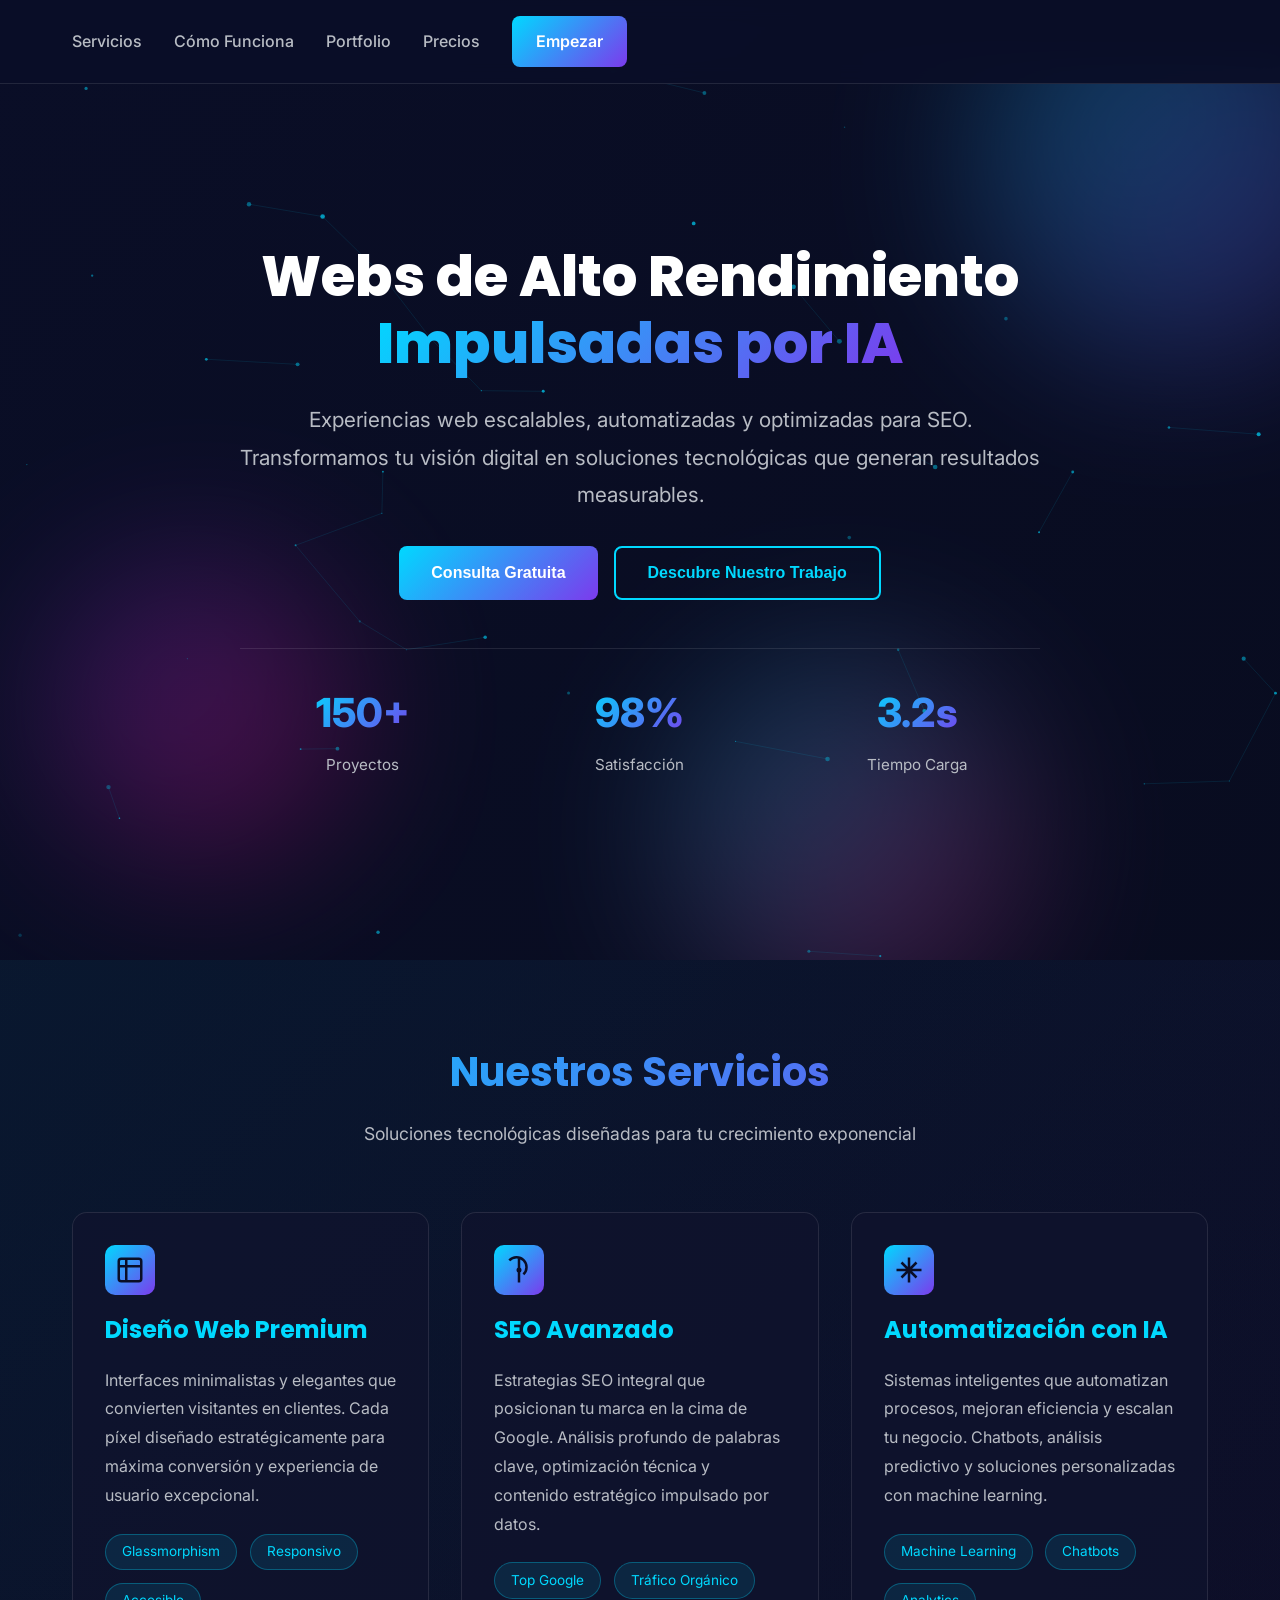
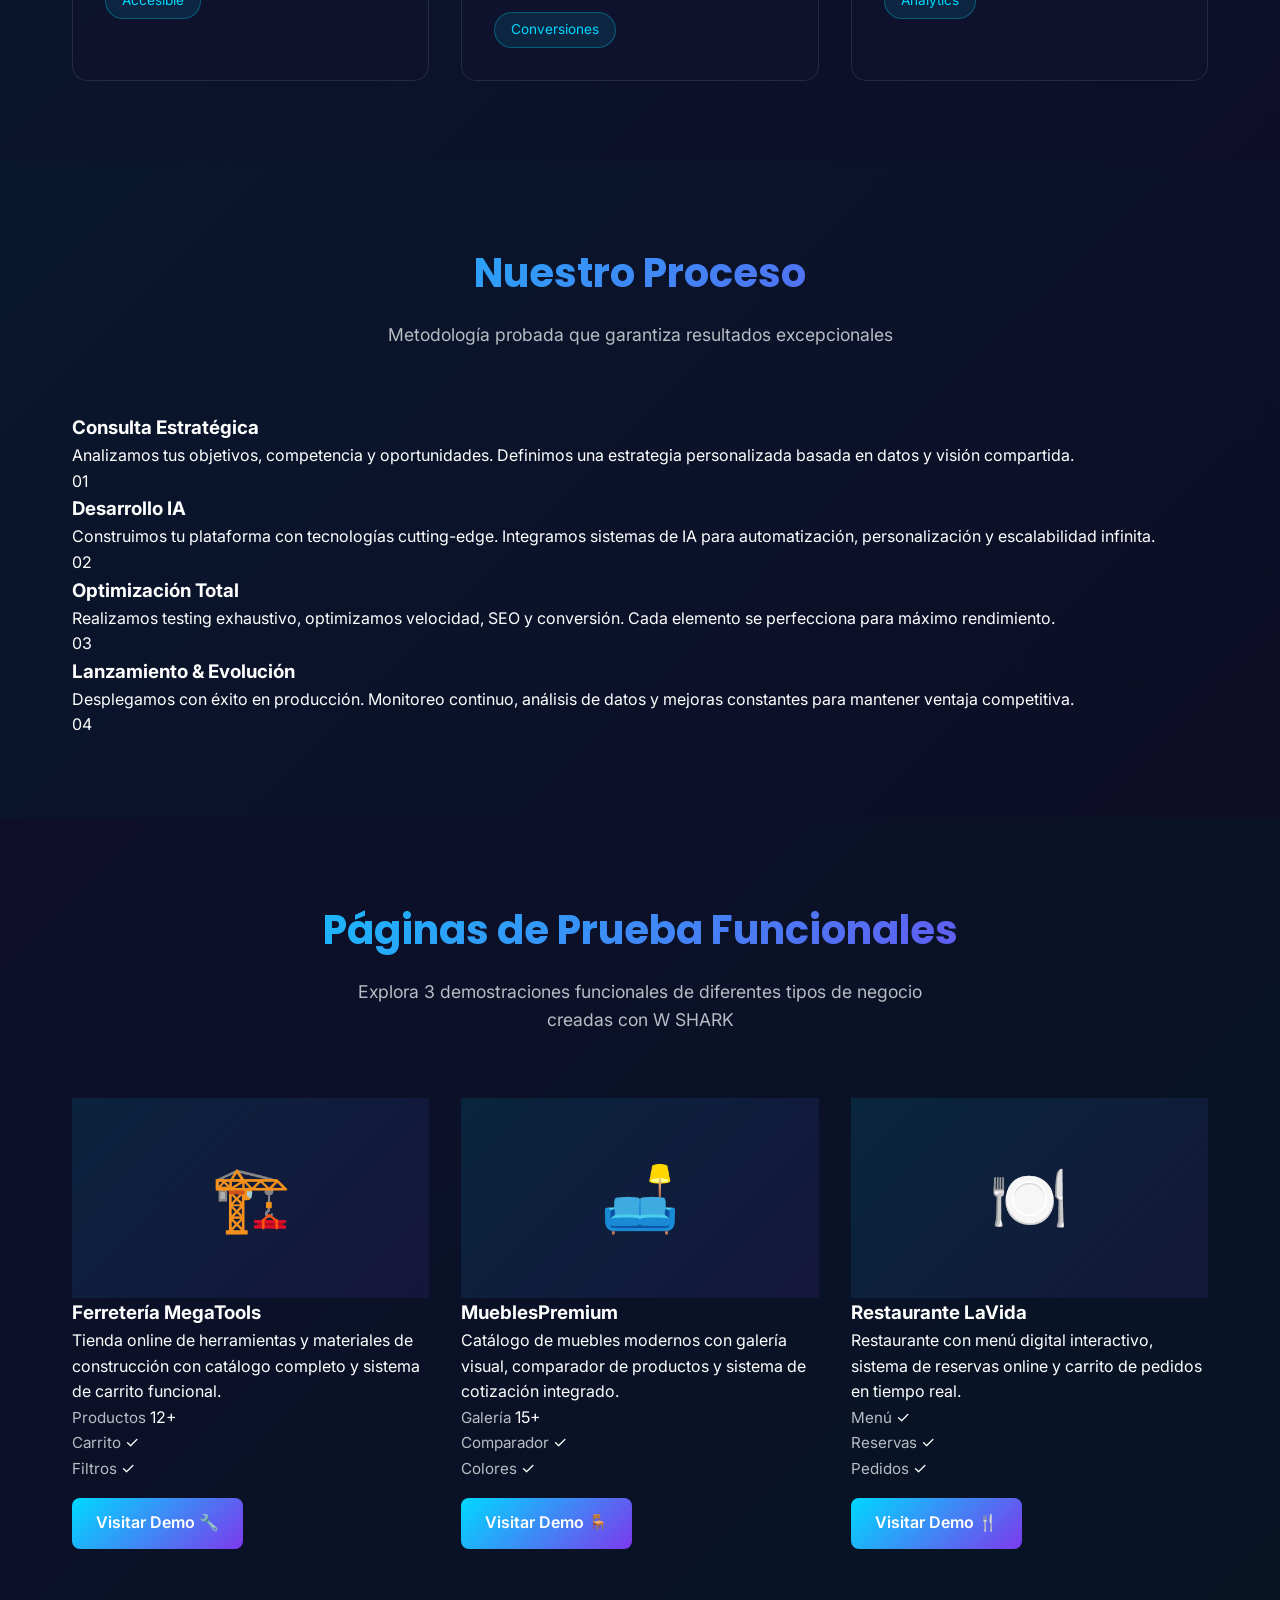
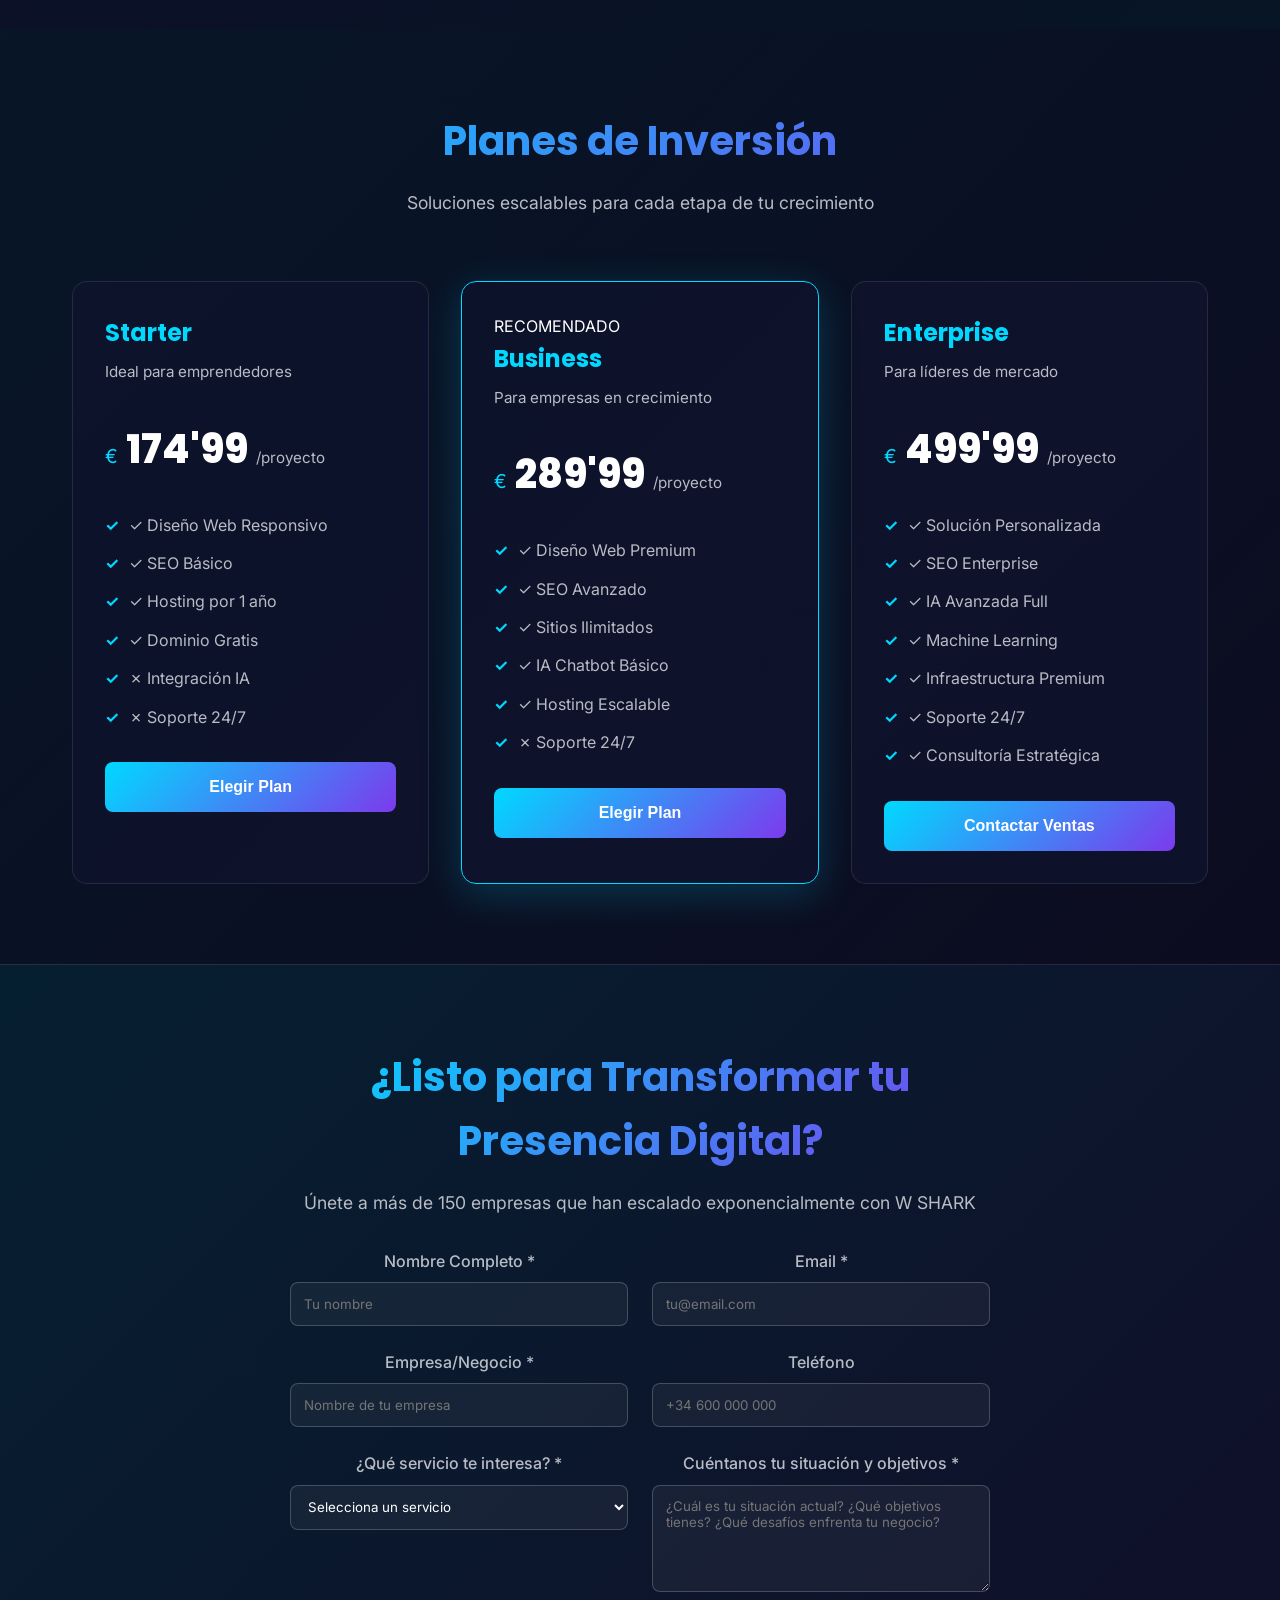
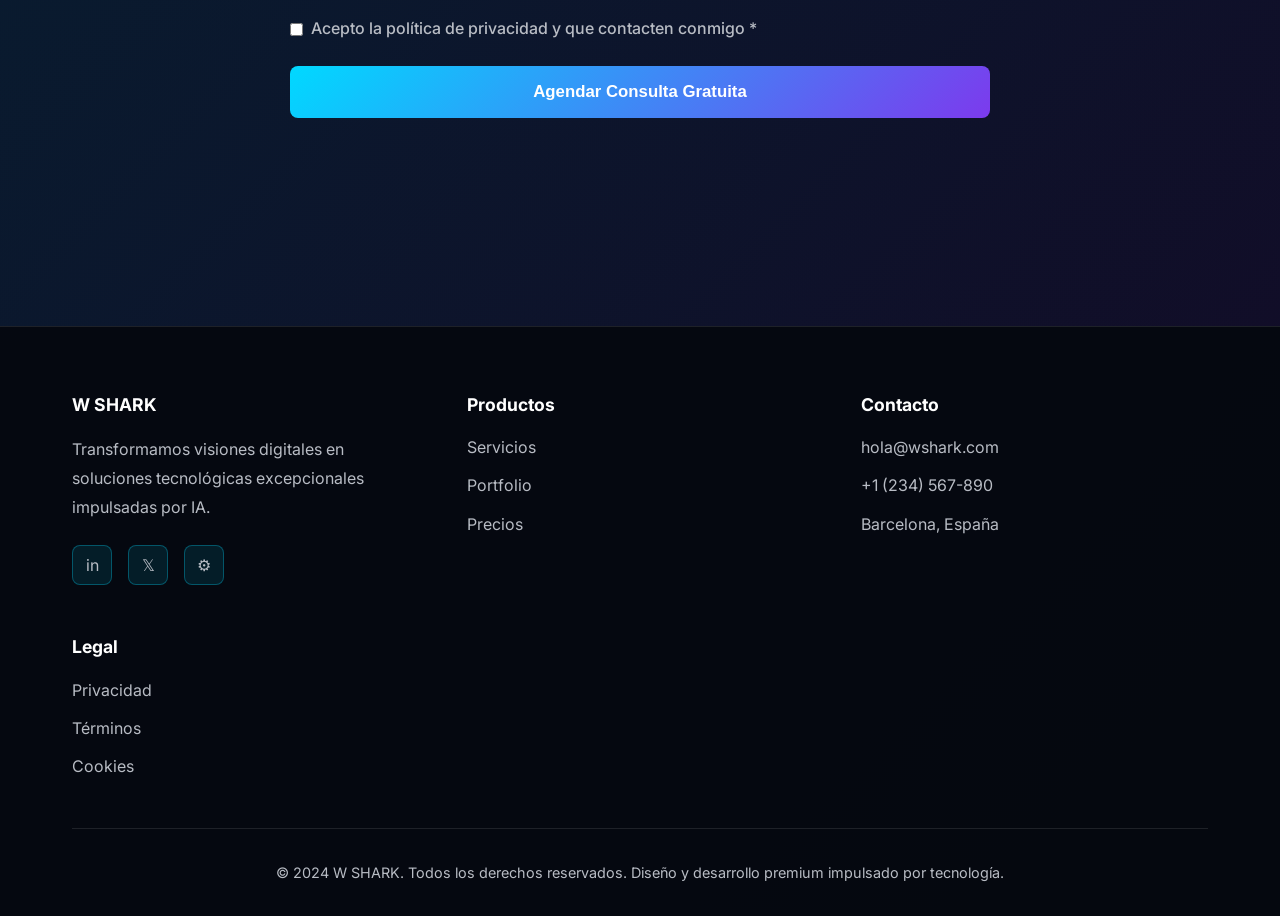
==== commit c80648a5: "Update index.html" ====
--- a/index.html
+++ b/index.html
@@ -39,12 +39,6 @@
     <nav class="navbar" id="navbar">
 
         <div class="navbar-container">
-
-            <!-- Logo: imagen + texto del nombre de la marca -->
-            <div class="logo">
-                <img src="assets/logo.png" alt="W SHARK" class="logo-img">
-                <span class="logo-text">W SHARK</span>
-            </div>
 
             <!-- Botón hamburguesa (tres líneas) que aparece en móvil para abrir/cerrar el menú -->
             <div class="menu-toggle" id="menuToggle">
